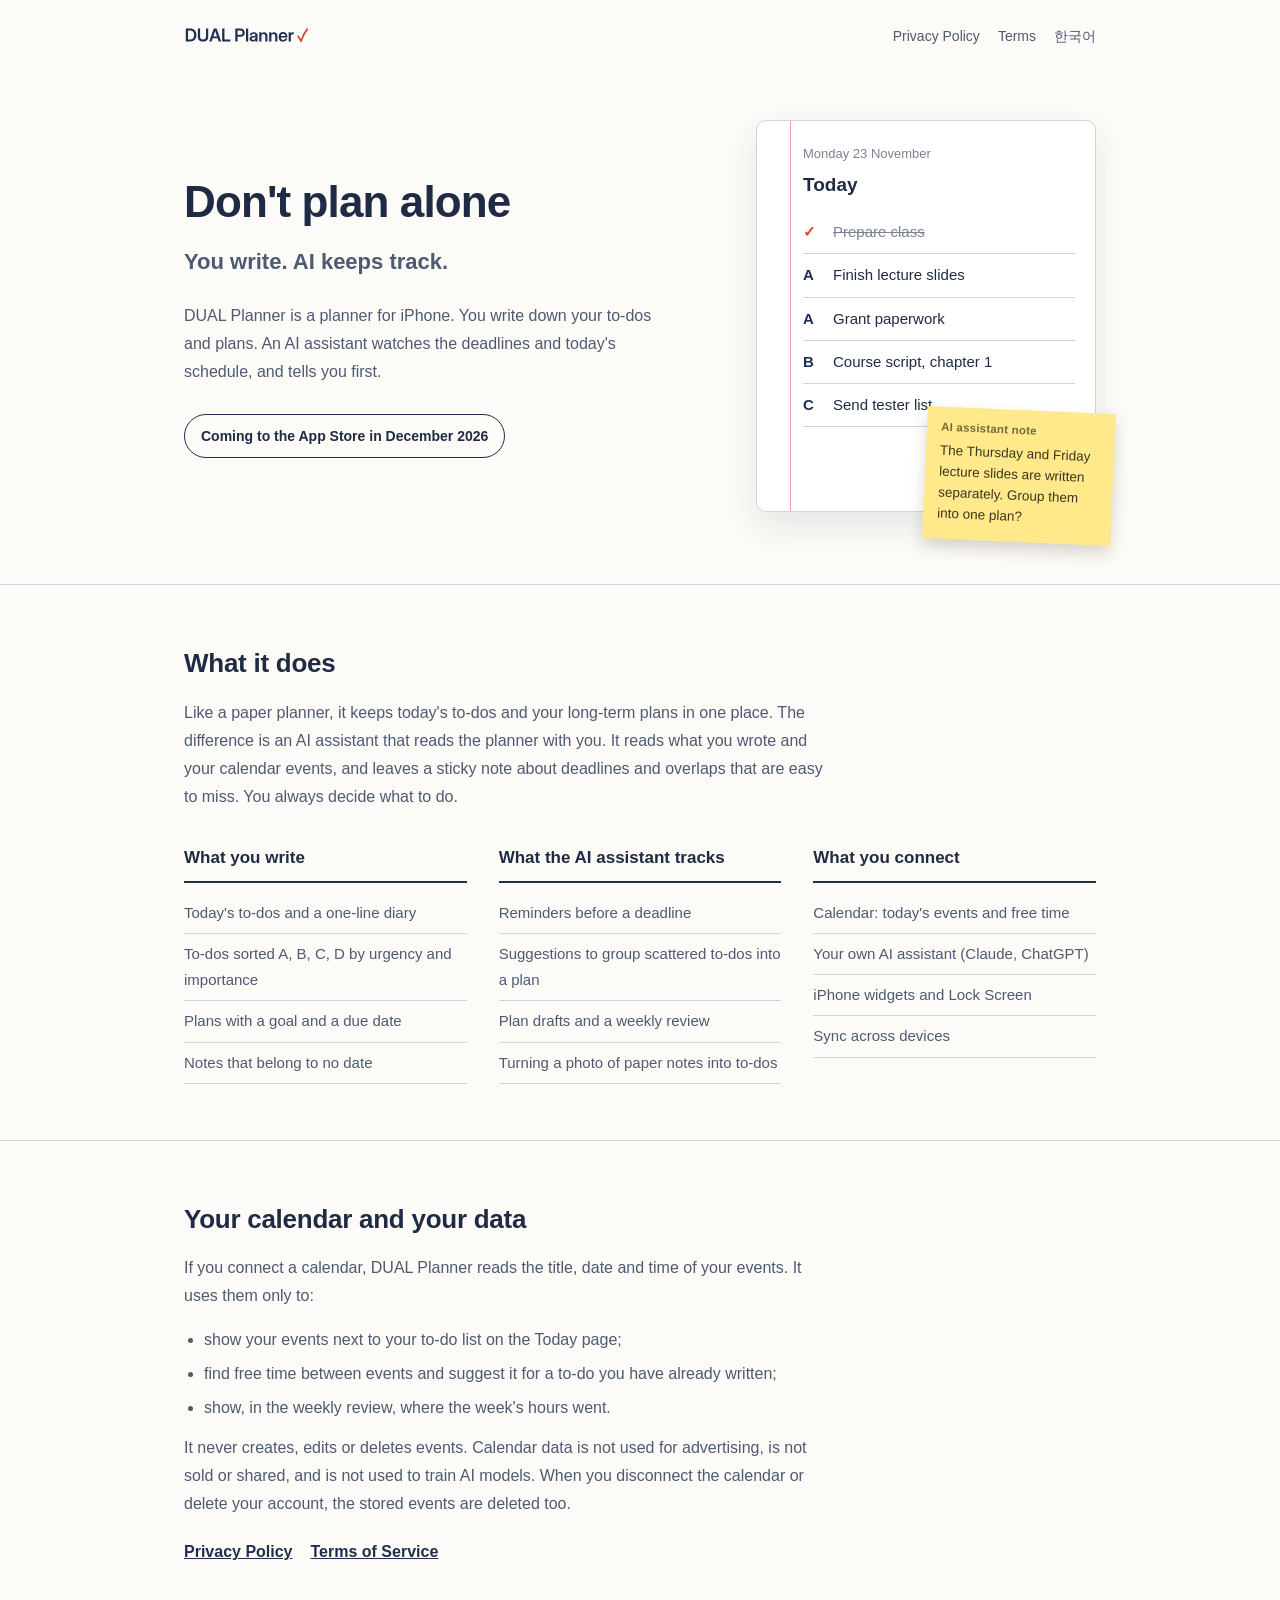
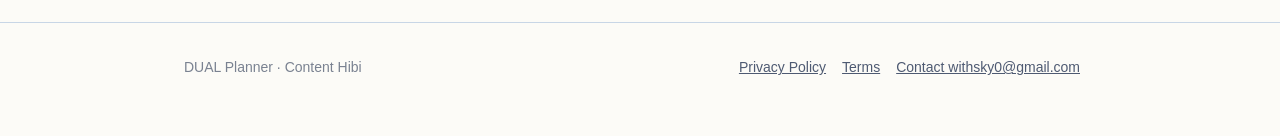
==== en.html @ fc9b158a "DUAL Planner 소개 페이지 (한·영), 방침·약관 옮김 Co-Authored-By: Claude Fable 5.2 <noreply@anthropic.com> Claude-" ====
<!DOCTYPE html>
<html lang="en"><head><meta charset="UTF-8"><meta name="viewport" content="width=device-width, initial-scale=1.0, viewport-fit=cover">
<title>DUAL Planner · You write. AI keeps track.</title>
<meta name="description" content="DUAL Planner is an iPhone planner. You write down your to-dos and plans, and an AI assistant keeps track of deadlines and your schedule.">
<link rel="icon" href="icons/icon-32.png"><link rel="apple-touch-icon" href="icons/icon-180.png"><link rel="stylesheet" href="style.css"></head>
<body>
<div class="wrap">
  <div class="top">
    <a href="en.html"><img src="brand/wordmark.svg" alt="DUAL Planner"></a>
    <nav><a href="legal/privacy.en.html">Privacy Policy</a><a href="legal/terms.en.html">Terms</a><a href="./" lang="ko">한국어</a></nav>
  </div>

  <div class="hero">
    <div>
      <h1>Don't plan alone</h1>
      <p class="sub">You write. AI keeps track.</p>
      <p class="lead">DUAL Planner is a planner for iPhone. You write down your to-dos and plans. An AI assistant watches the deadlines and today's schedule, and tells you first.</p>
      <span class="status">Coming to the App Store in December 2026</span>
    </div>
    <div class="page" aria-label="Illustration of an app screen">
      <p class="day">Monday 23 November</p>
      <h2>Today</h2>
      <ul>
        <li class="done"><b>✓</b><span>Prepare class</span></li>
        <li><b>A</b><span>Finish lecture slides</span></li>
        <li><b>A</b><span>Grant paperwork</span></li>
        <li><b>B</b><span>Course script, chapter 1</span></li>
        <li><b>C</b><span>Send tester list</span></li>
      </ul>
      <div class="postit"><strong>AI assistant note</strong>The Thursday and Friday lecture slides are written separately. Group them into one plan?</div>
    </div>
  </div>
</div>

<section>
  <div class="wrap">
    <h2>What it does</h2>
    <p>Like a paper planner, it keeps today's to-dos and your long-term plans in one place. The difference is an AI assistant that reads the planner with you. It reads what you wrote and your calendar events, and leaves a sticky note about deadlines and overlaps that are easy to miss. You always decide what to do.</p>
    <div class="cols">
      <div>
        <h3>What you write</h3>
        <ul>
          <li>Today's to-dos and a one-line diary</li>
          <li>To-dos sorted A, B, C, D by urgency and importance</li>
          <li>Plans with a goal and a due date</li>
          <li>Notes that belong to no date</li>
        </ul>
      </div>
      <div>
        <h3>What the AI assistant tracks</h3>
        <ul>
          <li>Reminders before a deadline</li>
          <li>Suggestions to group scattered to-dos into a plan</li>
          <li>Plan drafts and a weekly review</li>
          <li>Turning a photo of paper notes into to-dos</li>
        </ul>
      </div>
      <div>
        <h3>What you connect</h3>
        <ul>
          <li>Calendar: today's events and free time</li>
          <li>Your own AI assistant (Claude, ChatGPT)</li>
          <li>iPhone widgets and Lock Screen</li>
          <li>Sync across devices</li>
        </ul>
      </div>
    </div>
  </div>
</section>

<section class="data">
  <div class="wrap">
    <h2>Your calendar and your data</h2>
    <p>If you connect a calendar, DUAL Planner reads the title, date and time of your events. It uses them only to:</p>
    <ul>
      <li>show your events next to your to-do list on the Today page;</li>
      <li>find free time between events and suggest it for a to-do you have already written;</li>
      <li>show, in the weekly review, where the week's hours went.</li>
    </ul>
    <p>It never creates, edits or deletes events. Calendar data is not used for advertising, is not sold or shared, and is not used to train AI models. When you disconnect the calendar or delete your account, the stored events are deleted too.</p>
    <p class="links"><a href="legal/privacy.en.html">Privacy Policy</a><a href="legal/terms.en.html">Terms of Service</a></p>
  </div>
</section>

<footer>
  <div class="wrap">
    <span>DUAL Planner · Content Hibi</span>
    <span><a href="legal/privacy.en.html">Privacy Policy</a><a href="legal/terms.en.html">Terms</a><a href="mailto:withsky0@gmail.com">Contact withsky0@gmail.com</a></span>
  </div>
</footer>
</body></html>
---- style.css ----
:root { --paper:#FCFBF7; --ink:#1F2A44; --ink-2:#4E5A72; --muted:#7A8291; --rule:#C8D6E6; --margin:#E9A3A3; --cover:#1E2F4F; --check:#D7452E; --postit:#FFE98A; }
* { margin:0; padding:0; box-sizing:border-box; }
html { -webkit-text-size-adjust:100%; }
body { background:var(--paper); color:var(--ink); font-family:-apple-system, BlinkMacSystemFont, 'Apple SD Gothic Neo', 'Segoe UI', 'Noto Sans KR', sans-serif; font-size:16px; line-height:1.75; word-break:keep-all; }
a { color:var(--cover); }
.wrap { max-width:960px; margin:0 auto; padding:0 24px; }

.top { display:flex; align-items:center; justify-content:space-between; padding:22px 0; }
.top img { height:20px; display:block; }
.top nav a { font-size:14px; color:var(--ink-2); text-decoration:none; margin-left:18px; }
.top nav a:hover { color:var(--ink); text-decoration:underline; }

.hero { display:grid; grid-template-columns:1fr 340px; gap:48px; align-items:center; padding:48px 0 72px; }
.hero h1 { font-size:44px; line-height:1.25; font-weight:800; letter-spacing:-0.02em; text-wrap:balance; }
.hero .sub { font-size:22px; font-weight:700; color:var(--ink-2); margin-top:14px; }
.hero .lead { margin-top:20px; color:var(--ink-2); max-width:30em; }
.status { display:inline-block; margin-top:28px; padding:9px 16px; border:1.5px solid var(--cover); border-radius:999px; font-size:14px; font-weight:700; }

/* 노트 한 장 */
.page { position:relative; background:#fff; border:1px solid var(--rule); border-radius:10px; padding:22px 20px 84px 46px; box-shadow:0 14px 34px rgba(30,47,79,.10);
  background-image:linear-gradient(to right, transparent 33px, var(--margin) 33px, var(--margin) 34px, transparent 34px); }
.page .day { font-size:13px; color:var(--muted); }
.page h2 { font-size:19px; font-weight:800; margin:2px 0 10px; }
.page ul { list-style:none; }
.page li { display:flex; gap:10px; align-items:baseline; padding:8px 0; border-bottom:1px solid var(--rule); font-size:15px; }
.page li b { flex:none; width:20px; font-weight:800; color:var(--cover); }
.page li.done span { color:var(--muted); text-decoration:line-through; }
.page li.done b { color:var(--check); }
.postit { position:absolute; right:-18px; bottom:-30px; width:188px; background:var(--postit); padding:12px 14px 14px; font-size:13.5px; line-height:1.55; color:#3B3520; transform:rotate(2.5deg); box-shadow:0 8px 16px rgba(60,50,10,.18); }
.postit strong { display:block; font-size:11.5px; letter-spacing:.02em; margin-bottom:4px; opacity:.7; }

section { padding:56px 0; border-top:1px solid var(--rule); }
section h2 { font-size:26px; font-weight:800; letter-spacing:-0.01em; }
section > .wrap > p { color:var(--ink-2); margin-top:12px; max-width:40em; }
.cols { display:grid; grid-template-columns:repeat(3, 1fr); gap:32px; margin-top:32px; }
.cols h3 { font-size:17px; font-weight:800; padding-bottom:8px; border-bottom:2px solid var(--cover); }
.cols ul { list-style:none; margin-top:10px; }
.cols li { padding:7px 0; border-bottom:1px solid var(--rule); color:var(--ink-2); font-size:15px; }
.data ul { margin-top:16px; padding-left:20px; color:var(--ink-2); max-width:42em; }
.data li { margin-top:6px; }
.data .links { margin-top:20px; font-weight:700; }
.data .links a { margin-right:18px; }

footer { border-top:1px solid var(--rule); padding:32px 0 56px; color:var(--muted); font-size:14px; }
footer .wrap { display:flex; flex-wrap:wrap; gap:8px 24px; justify-content:space-between; }
footer a { color:var(--ink-2); margin-right:16px; }

@media (max-width:780px) {
  .hero { grid-template-columns:1fr; gap:40px; padding:24px 0 80px; }
  .hero h1 { font-size:34px; }
  .hero .sub { font-size:19px; }
  .page { max-width:340px; }
  .postit { right:-8px; }
  .cols { grid-template-columns:1fr; gap:28px; }
  .top nav a { margin-left:12px; }
}
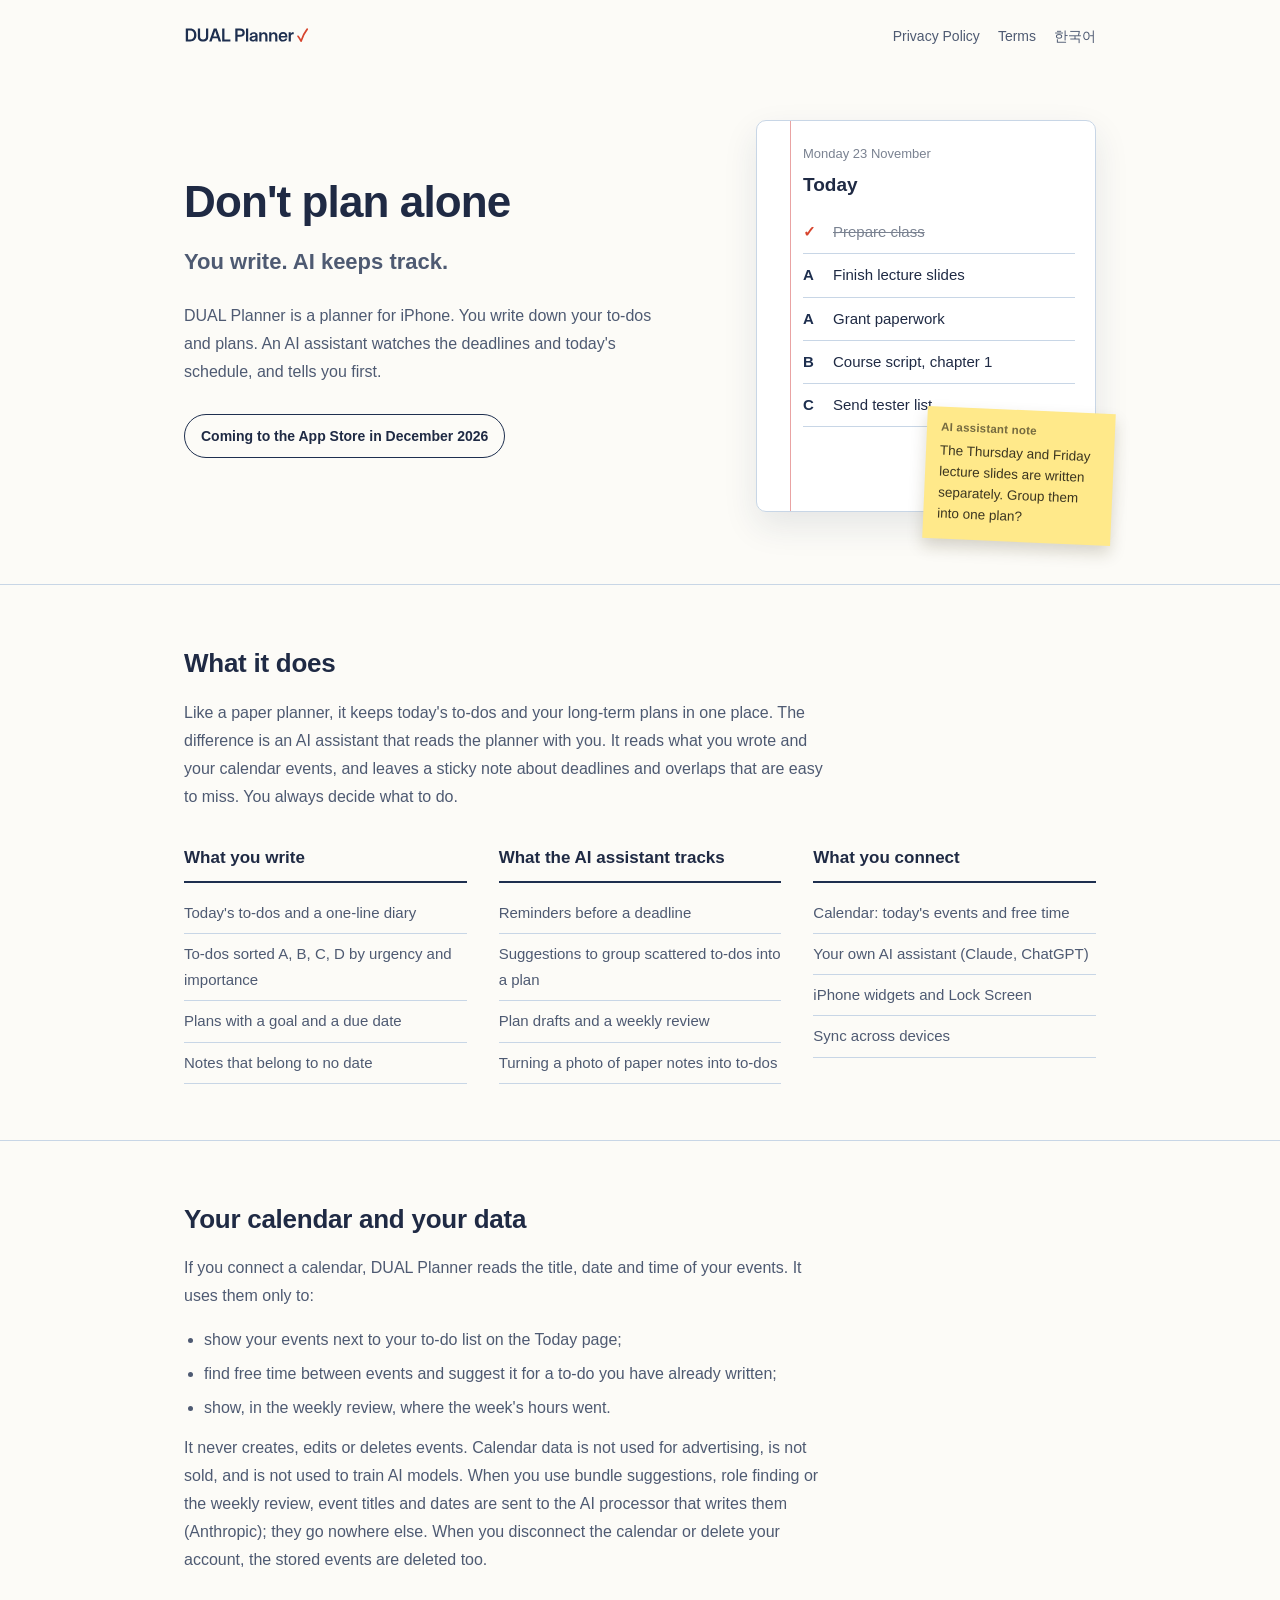
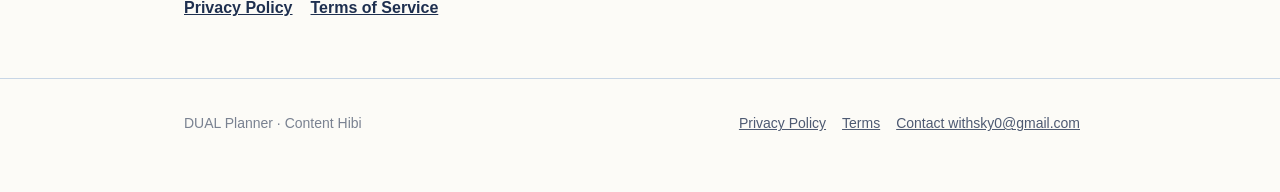
==== commit 6b170381: "캘린더 정보 전달 문구 바로잡음: AI 처리 업체 전달 사실 명시 Co-Authored-By: Claude Fable 5.2 <noreply@anthropic.com> Claude" ====
--- a/en.html
+++ b/en.html
@@ -77,7 +77,7 @@
       <li>find free time between events and suggest it for a to-do you have already written;</li>
       <li>show, in the weekly review, where the week's hours went.</li>
     </ul>
-    <p>It never creates, edits or deletes events. Calendar data is not used for advertising, is not sold or shared, and is not used to train AI models. When you disconnect the calendar or delete your account, the stored events are deleted too.</p>
+    <p>It never creates, edits or deletes events. Calendar data is not used for advertising, is not sold, and is not used to train AI models. When you use bundle suggestions, role finding or the weekly review, event titles and dates are sent to the AI processor that writes them (Anthropic); they go nowhere else. When you disconnect the calendar or delete your account, the stored events are deleted too.</p>
     <p class="links"><a href="legal/privacy.en.html">Privacy Policy</a><a href="legal/terms.en.html">Terms of Service</a></p>
   </div>
 </section>
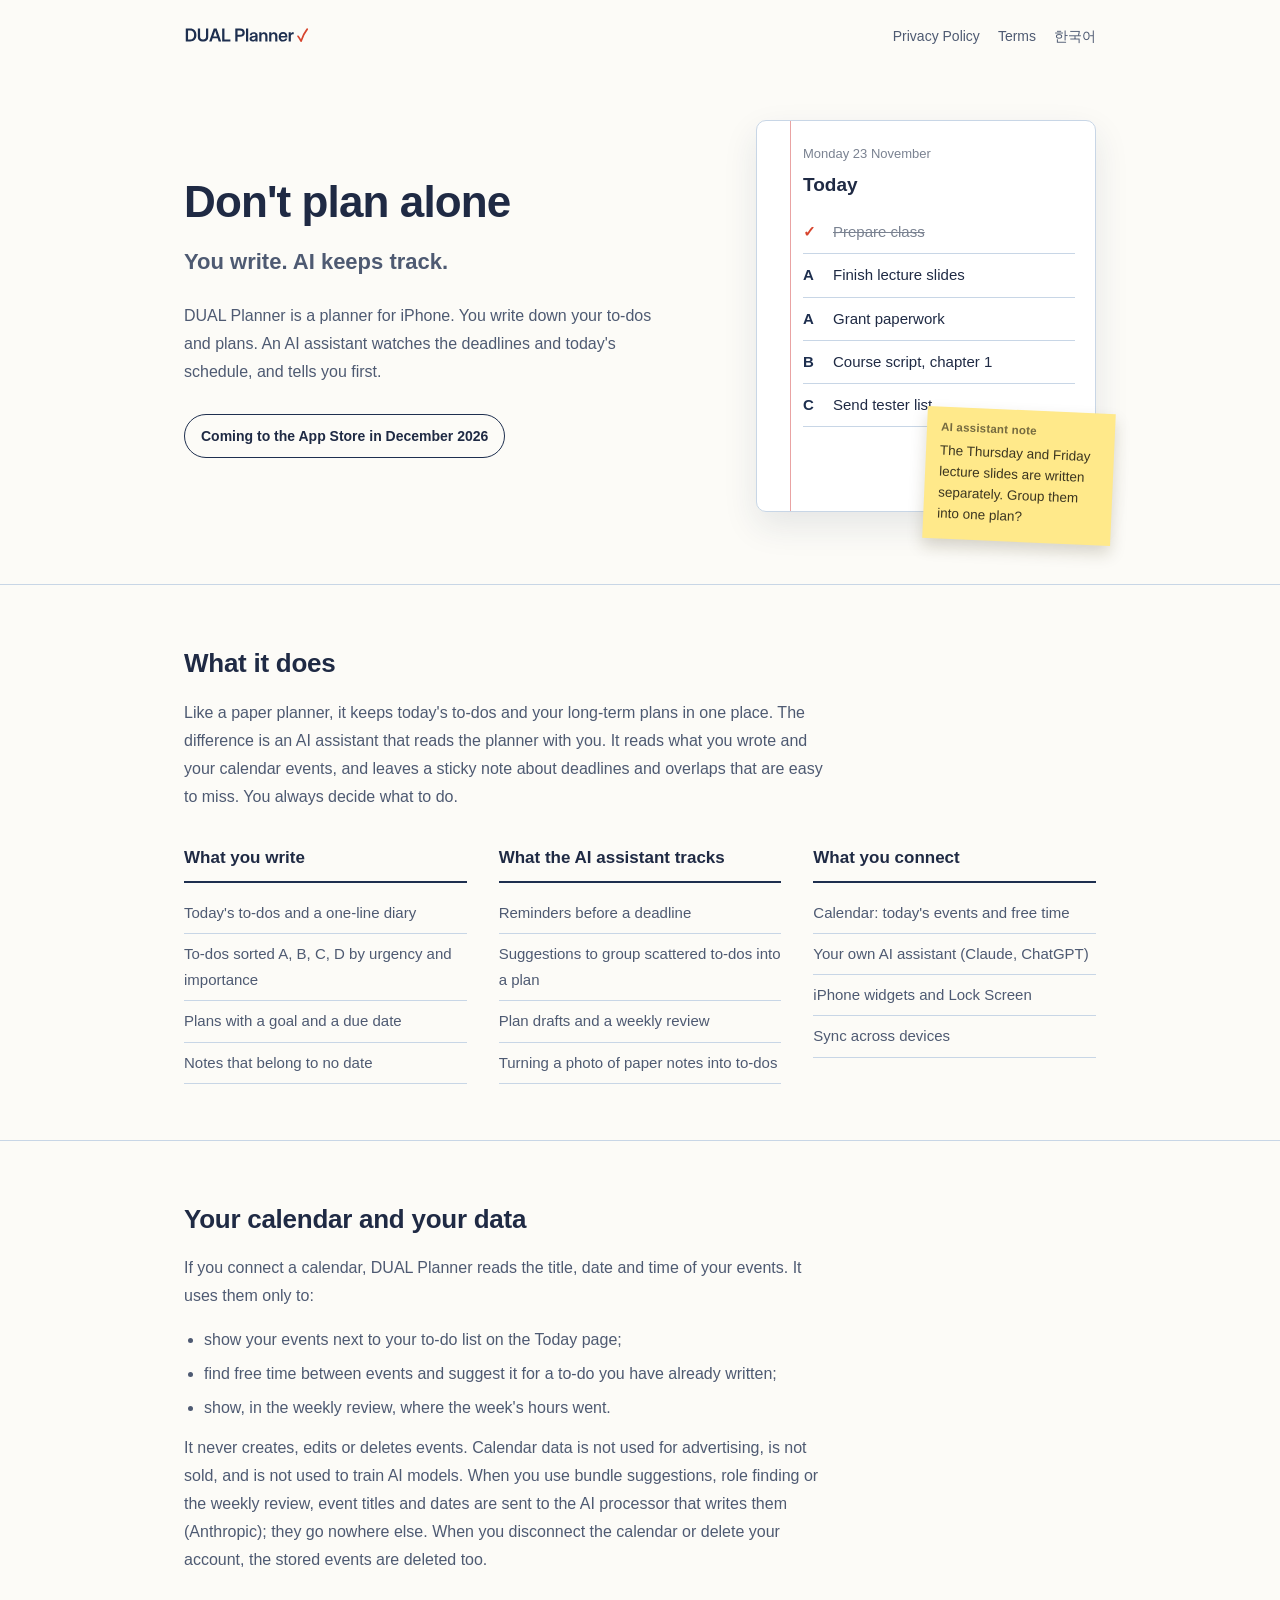
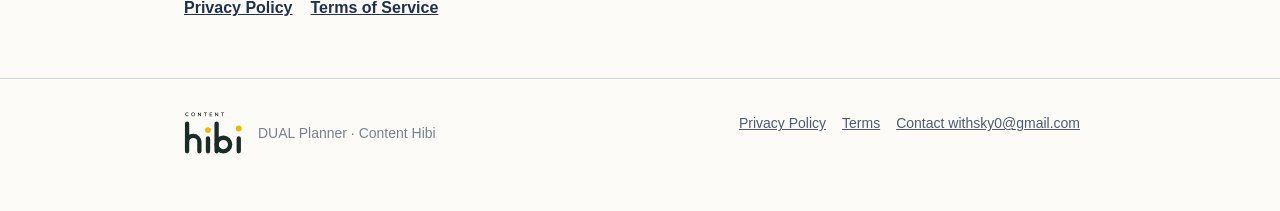
==== commit 18376ed8: "바닥글에 콘텐츠 히비 로고 Co-Authored-By: Claude Fable 5.2 <noreply@anthropic.com> Claude-Session: https://clau" ====
--- a/en.html
+++ b/en.html
@@ -84,7 +84,7 @@
 
 <footer>
   <div class="wrap">
-    <span>DUAL Planner · Content Hibi</span>
+    <span class="by"><img src="brand/hibi-logo.svg" alt="Content Hibi" width="60" height="44">DUAL Planner · Content Hibi</span>
     <span><a href="legal/privacy.en.html">Privacy Policy</a><a href="legal/terms.en.html">Terms</a><a href="mailto:withsky0@gmail.com">Contact withsky0@gmail.com</a></span>
   </div>
 </footer>
--- a/style.css
+++ b/style.css
@@ -1,6 +1,7 @@
 :root { --paper:#FCFBF7; --ink:#1F2A44; --ink-2:#4E5A72; --muted:#7A8291; --rule:#C8D6E6; --margin:#E9A3A3; --cover:#1E2F4F; --check:#D7452E; --postit:#FFE98A; }
 * { margin:0; padding:0; box-sizing:border-box; }
-html { -webkit-text-size-adjust:100%; }
+html { -webkit-text-size-adjust:100%; overflow-x:clip; }
+body { overflow-x:clip; }
 body { background:var(--paper); color:var(--ink); font-family:-apple-system, BlinkMacSystemFont, 'Apple SD Gothic Neo', 'Segoe UI', 'Noto Sans KR', sans-serif; font-size:16px; line-height:1.75; word-break:keep-all; }
 a { color:var(--cover); }
 .wrap { max-width:960px; margin:0 auto; padding:0 24px; }
@@ -44,6 +45,8 @@
 footer { border-top:1px solid var(--rule); padding:32px 0 56px; color:var(--muted); font-size:14px; }
 footer .wrap { display:flex; flex-wrap:wrap; gap:8px 24px; justify-content:space-between; }
 footer a { color:var(--ink-2); margin-right:16px; }
+footer .by { display:flex; align-items:center; gap:14px; }
+footer .by img { display:block; height:44px; width:auto; }
 
 @media (max-width:780px) {
   .hero { grid-template-columns:1fr; gap:40px; padding:24px 0 80px; }
@@ -52,5 +55,7 @@
   .page { max-width:340px; }
   .postit { right:-8px; }
   .cols { grid-template-columns:1fr; gap:28px; }
-  .top nav a { margin-left:12px; }
+  .top { flex-wrap:wrap; gap:10px 16px; }
+  .top nav { display:flex; flex-wrap:wrap; gap:4px 14px; }
+  .top nav a { margin-left:0; font-size:13px; }
 }
